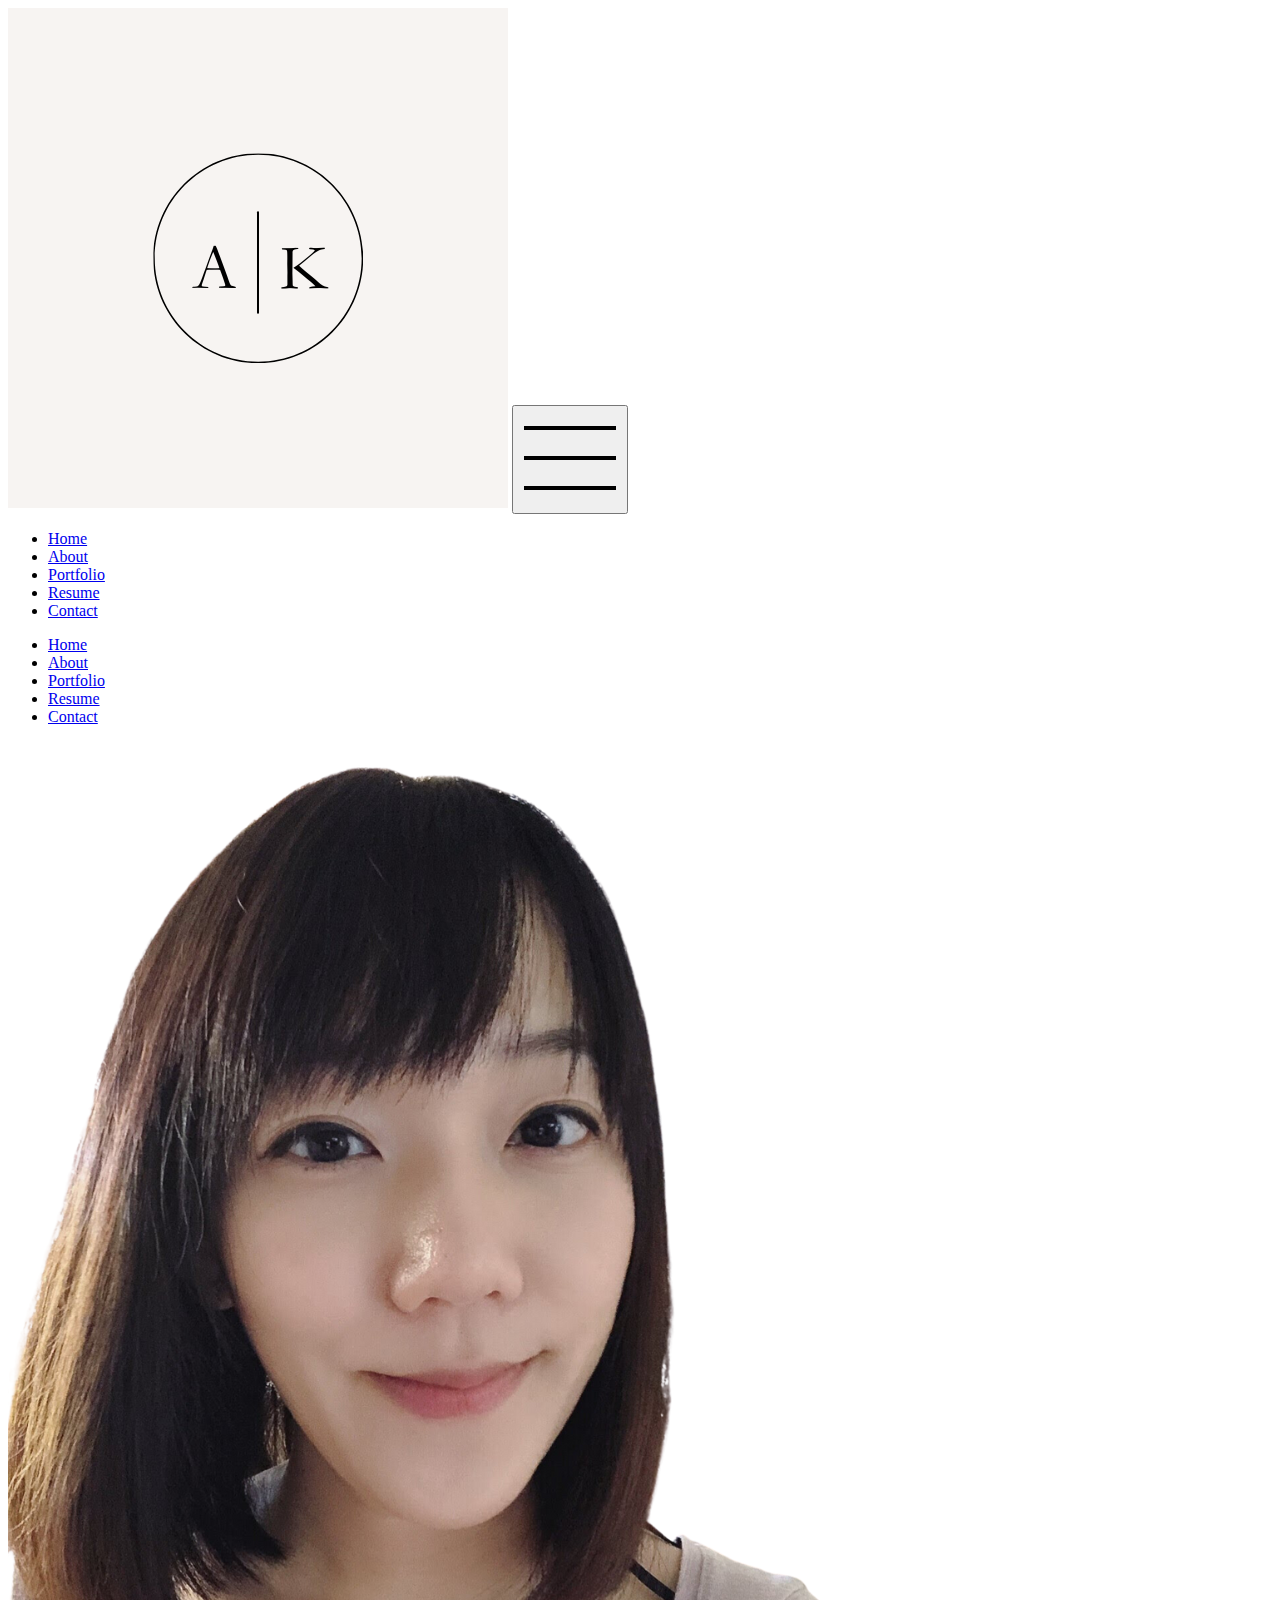
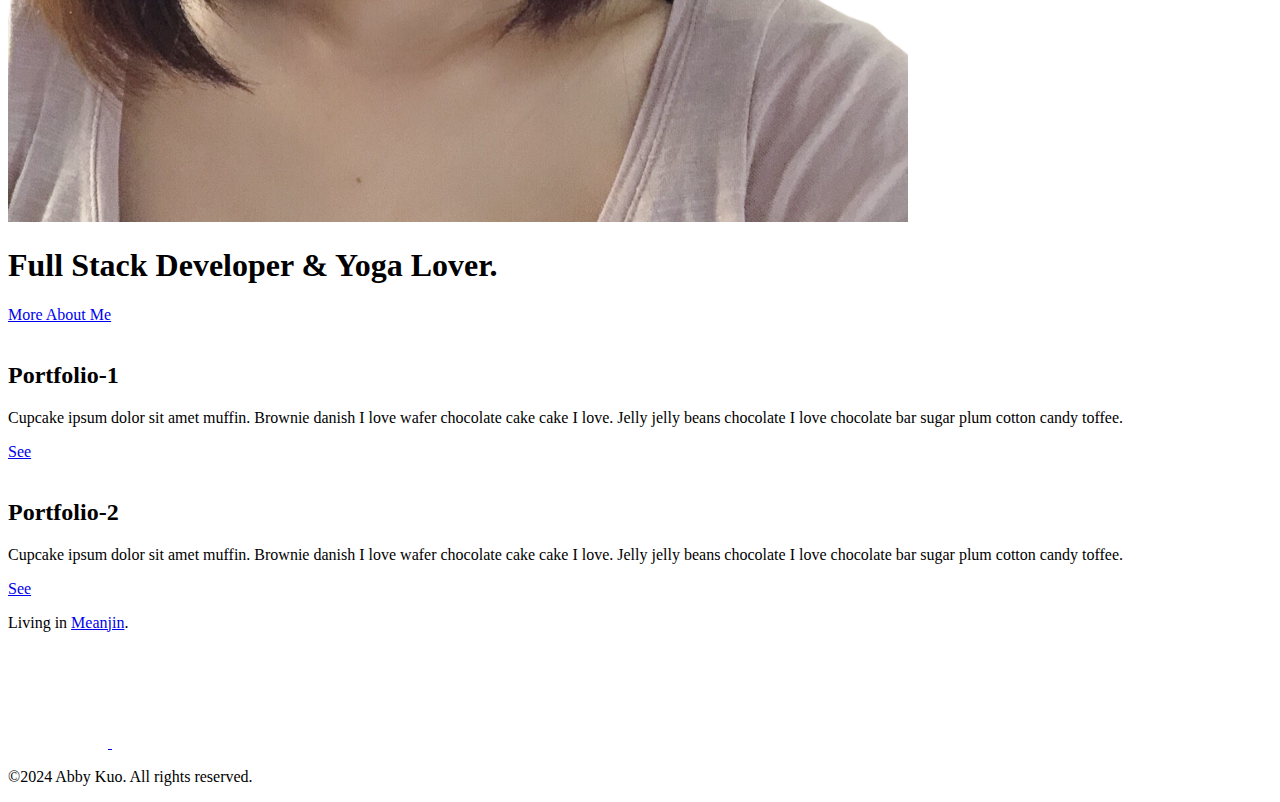
==== index.html @ 44519303 "Drafted index.html for website structure and added img foler to inlude logo, social media icons and " ====
<!DOCTYPE html>
<html lang="en">
    <head>
        <meta charset="UTF-8">
        <meta http-equiv="X-UA-Compatible" content="IE=edge">
        <meta name="viewpoint" content="width=device-width", initial-scale="1.0">
        <title>Abby Kuo | Full Stack Developer</title>
        <link rel="stylesheet" href="style.css">
    </head>
    <body>
        <header>
            <div class="mobile-header">
                <img src="./img/logos/logo_1.png" alt="The Abby Kuo Logo." class="logo">
                <button type="button" class="hamburger-button">
                    <img class="hamburger-icon" src="./img/hamburger.svg" alt="Three horizontal lines, positioned one above the other.">
                </button>
            </div>
    
            <nav class="mobile-nav display-none" aria-label="Primary">
                <ul>
                    <li>
                        <a href="#">Home</a>
                    </li>
                    <li>
                        <a href="#">About</a>
                    </li>
                    <li>
                        <a href="#">Portfolio</a>
                    </li>
                    <li>
                        <a href="#">Resume</a>
                    </li>
                    <li>
                        <a href="#">Contact</a>
                    </li>
                </ul>
            </nav>

            <nav class="desktop-nav" aria-label="Primary">
                <ul>
                    <li>
                        <a href="#">Home</a>
                    </li>
                    <li>
                        <a href="#">About</a>
                    </li>
                    <li>
                        <a href="#">Portfolio</a>
                    </li>
                    <li>
                        <a href="#">Resume</a>
                    </li>
                    <li>
                        <a href="#">Contact</a>
                    </li>
                </ul>
            </nav>
        </header>
        
        <section class="hero">
            <div class="hero-bg hero-bg--1">
                <div class="hero-img">
                    <img src="./img/Abby_Kuo.png" alt="Abby Kuo's profile image." class="profile-img">
                </div>
                <div class="hero-text">
                    <h1>Full Stack Developer & Yoga Lover.</h1>
                    <a href="#" class="btn-primary">More About Me</a>
                </div>
            </div>
            
        </section>

        <section class="portfolio-container">
            <div id="portfolio-1" class="portfolio">
                <img src="#" alt="">
                <h2>Portfolio-1</h2>
                <p>Cupcake ipsum dolor sit amet muffin. Brownie danish I love wafer chocolate cake cake I love. Jelly jelly beans chocolate I love chocolate bar sugar plum cotton candy toffee.</p>
                <a href="#" class="btn-primary">See</a>
            </div>

            <div id="portfolio-2" class="portfolio">
                <img src="#" alt="">
                <h2>Portfolio-2</h2>
                <p>Cupcake ipsum dolor sit amet muffin. Brownie danish I love wafer chocolate cake cake I love. Jelly jelly beans chocolate I love chocolate bar sugar plum cotton candy toffee.</p>
                <a href="#" class="btn-primary">See</a>
            </div>
        </section>

        <footer>
            <div>
                <p>Living in <a href="https://meanjin.com.au/about-meanjin/" title="Brisbane" target="_blank">Meanjin</a>.</p>
                <a href="https://www.linkedin.com/in/abby-kuo/"
                    title="Abby Kuo on Linkedin">
                    <img class="socials-icon" src="./img/linkedin.svg"  alt="The Linkedin logo: a simple blue square with the white letter 'in' in the center.">
                </a>
                <a href="https://github.com/AbbyKuo" title="Check me out">
                    <img class="socials-icon" src="./img/github.svg" style="height: 70px; padding-bottom: 5px;" alt="The GitHub logo: a black circle with the silhouette of a white cat, with on tenable arm.">
                </a>
                <p>©2024 Abby Kuo. All rights reserved.</p>
            </div> 
        </footer>

    </body>

</html>
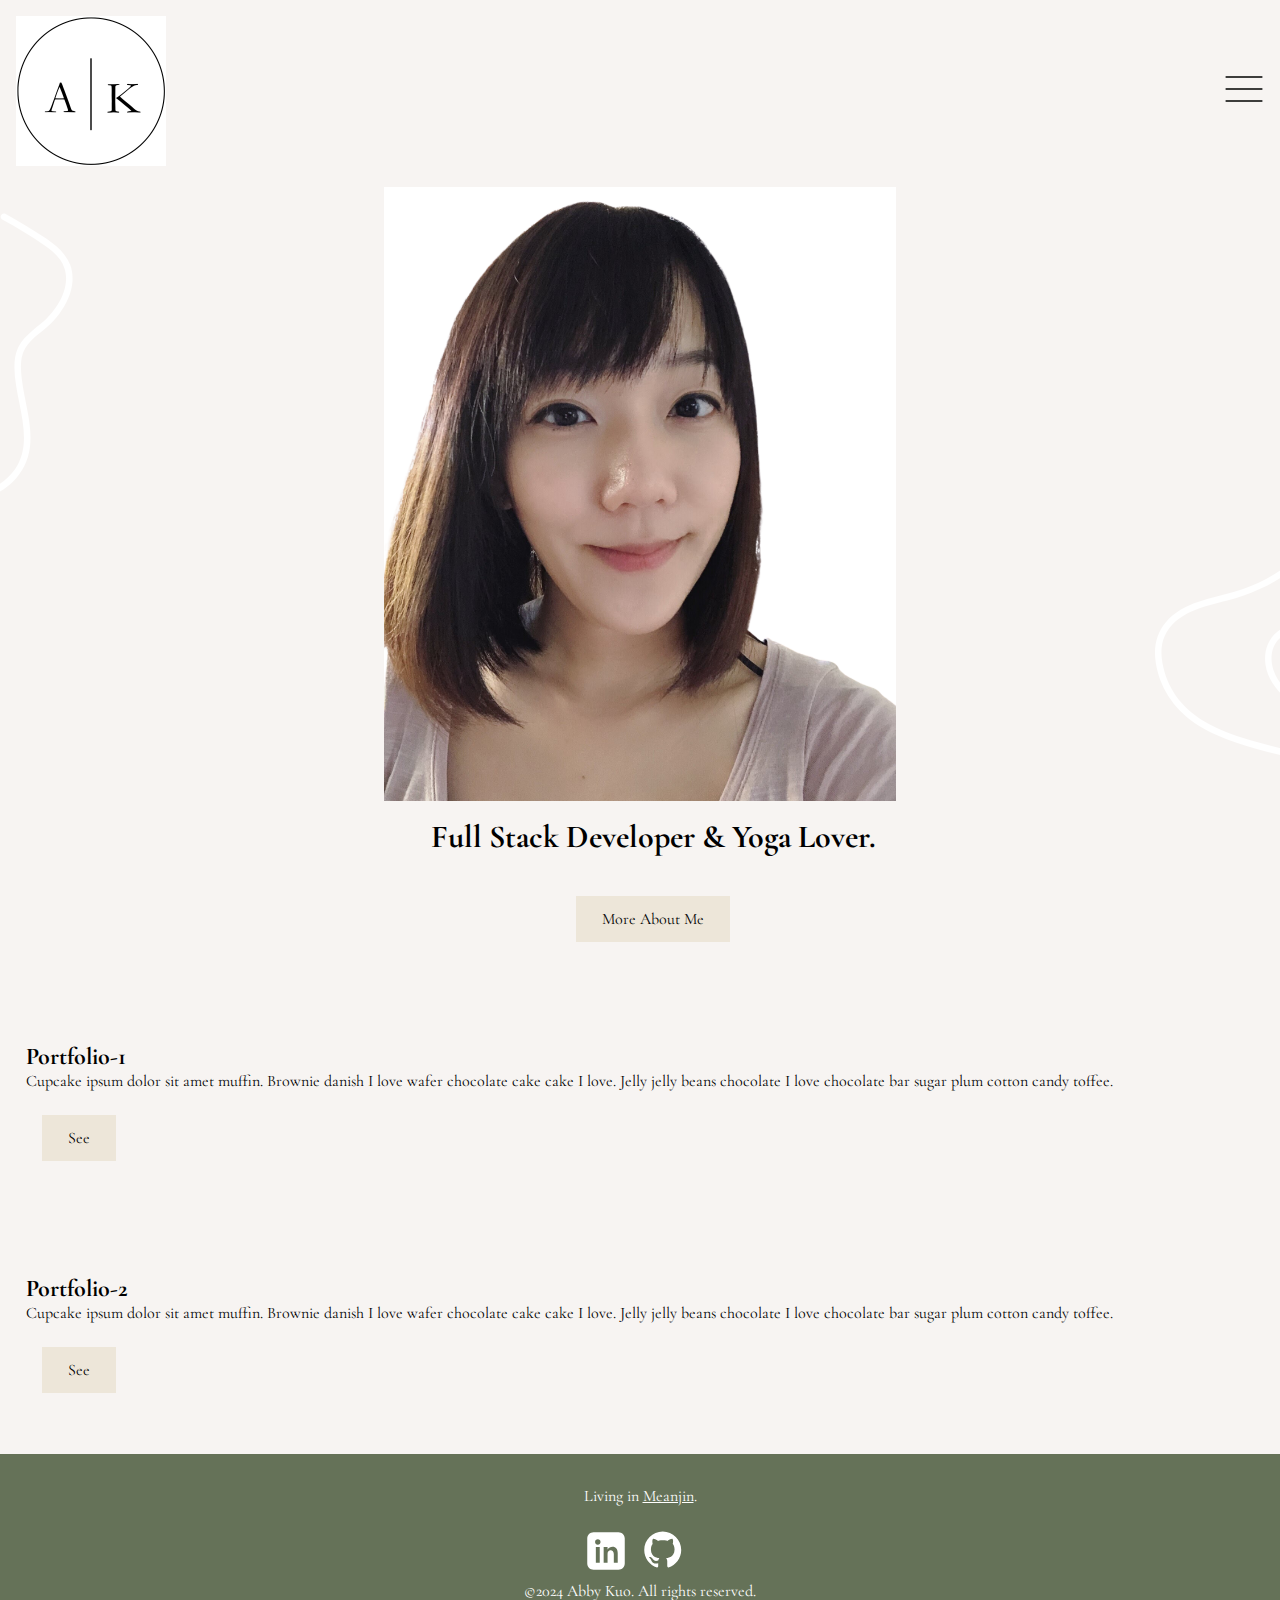
==== commit 6b8756f5: "Added favicon to index.html" ====
--- a/index.html
+++ b/index.html
@@ -5,6 +5,7 @@
         <meta http-equiv="X-UA-Compatible" content="IE=edge">
         <meta name="viewpoint" content="width=device-width", initial-scale="1.0">
         <title>Abby Kuo | Full Stack Developer</title>
+        <link rel="icon" type="image/x-icon" href="img/favicon.ico">
         <link rel="stylesheet" href="style.css">
     </head>
     <body>
--- a/style.css
+++ b/style.css
@@ -0,0 +1,256 @@
+@import url('https://fonts.googleapis.com/css2?family=Cormorant+Garamond:ital,wght@0,300;0,400;0,500;0,600;0,700;1,300;1,400;1,500;1,600;1,700&display=swap');
+
+:root {
+    --white: #ffffff;
+    --green: #657258;
+    --black: #000000;
+    --cream: #ede6d9;
+    --background: #f7f4f2; 
+    --light-green: #9dbc98;
+    --action: rgba(99, 136, 137, )
+}
+
+/* CSS Reset to get rid of the weird browser setting*/
+
+html {
+    box-sizing: border-box;
+    font-size: 16px;
+    font-family: "Cormorant Garamond", serif;
+    color: var(--black);
+    scroll-behavior: smooth;
+  }
+  
+  *,
+  *:before,
+  *:after {
+    box-sizing: inherit;
+  }
+  
+  h1,
+  h2,
+  h3,
+  h4,
+  h5,
+  h6 {
+    font-family: "Cormorant Garamond", serif;
+  }
+  
+  body,
+  h1,
+  h2,
+  h3,
+  h4,
+  h5,
+  h6,
+  p,
+  ol,
+  ul {
+    margin: 0;
+    padding: 0;
+  }
+  
+  ol,
+  ul {
+    list-style: none;
+  }
+  
+  img {
+    max-width: 100%;
+    height: auto;
+  }
+  
+  input,
+  button,
+  textarea,
+  select {
+    font: inherit;
+  }
+
+/* utilities */
+
+.display-none {
+    display: none;
+  }
+
+  /* Components */
+
+body {
+    background-color: var(--background);
+}
+
+footer {
+    background-color: var(--green);
+    color: var(--white);
+}
+
+.btn-primary {
+    padding: 13px 26px;
+    display: inline-block;
+    text-decoration: none;
+    color: var(--black);
+    background-color: var(--cream);
+    margin: 24px 16px;
+}
+
+.btn-primary:hover {
+    color: var(--white);
+    background-color: var(--green);
+}
+
+header .mobile-header {
+    padding: 16px;
+    display: flex;
+    align-items: center;
+    justify-content: space-between;
+} 
+
+header button {
+    all: unset;
+}
+
+.logo {
+    height: 150px;
+}
+
+.mobile-nav a {
+    text-decoration: none;
+    color: var(--black);
+    display: block;
+    padding: 4px 16px;
+}
+
+.desktop-nav {
+    display: none;
+}
+
+.hamburger-icon {
+    height: 40px;
+}
+
+.hero {
+    margin: 5px 0;
+}
+
+.hero-bg {
+    margin-bottom: 24px;
+    
+}
+
+.hero-img {
+    display: flex;
+    justify-content: center;
+}
+
+.hero-text {
+    display: flex;
+    align-items: center;
+    flex-direction: column;
+}
+
+.hero-bg--1 {
+    background-image: url(./img/hero-bg-1.png);
+    width: 100%;
+}
+
+.hero-bg--1 img {
+    width:40%
+}
+
+.hero-bg--2 {
+    background-image: url(./img/hero-bg-1.png);
+    width: 100%;
+}
+
+.hero-text {
+    margin-left: 26px;
+}
+
+.hero h1 {
+    font-size: 2rem;
+    padding: 16px;
+}
+
+.hero p {
+    padding: 16px;
+    margin-bottom: 16px;
+}
+.portfolio {
+    padding: 32px 16px;
+    margin: 5px 10px;
+}
+
+footer {
+    padding:32px 16px;
+    text-align: center;
+    display: flex;
+    justify-content: space-around;
+}
+
+.socials-icon {
+    height: 50px;
+}
+
+footer a:has(img) {
+    text-decoration: none;
+}
+
+footer a:link, a:visited {
+    color: var(--white);
+}
+
+/* contact page styling */
+.form {
+    width: 80%;
+    margin-left: auto;
+    margin-right: auto;
+    margin-bottom: 56px;
+}
+.contact-form {
+    margin: 64px 72px;
+}
+
+.contact-form p {
+    padding-bottom: 32px;
+    font-size: 1.1rem;
+    text-align: center;
+}
+
+.form-floating input,textarea {
+    display: block;
+    padding: 8px;
+    margin-bottom: 16px;
+    width: 100%;
+    border: none;
+    background-color: transparent;
+    border-bottom: 1px solid;
+}
+
+.form-floating input[type="submit"] {
+    border: 0;
+    margin-top: 8px;
+    cursor: pointer;
+    background-color: var(--cream);
+    width: 15%;
+}
+
+.form-floating input[type="submit"]:hover {
+    background-color: var(--green);
+    color: var(--white);
+}
+
+
+
+
+
+
+
+
+
+
+
+
+
+
+
+
+
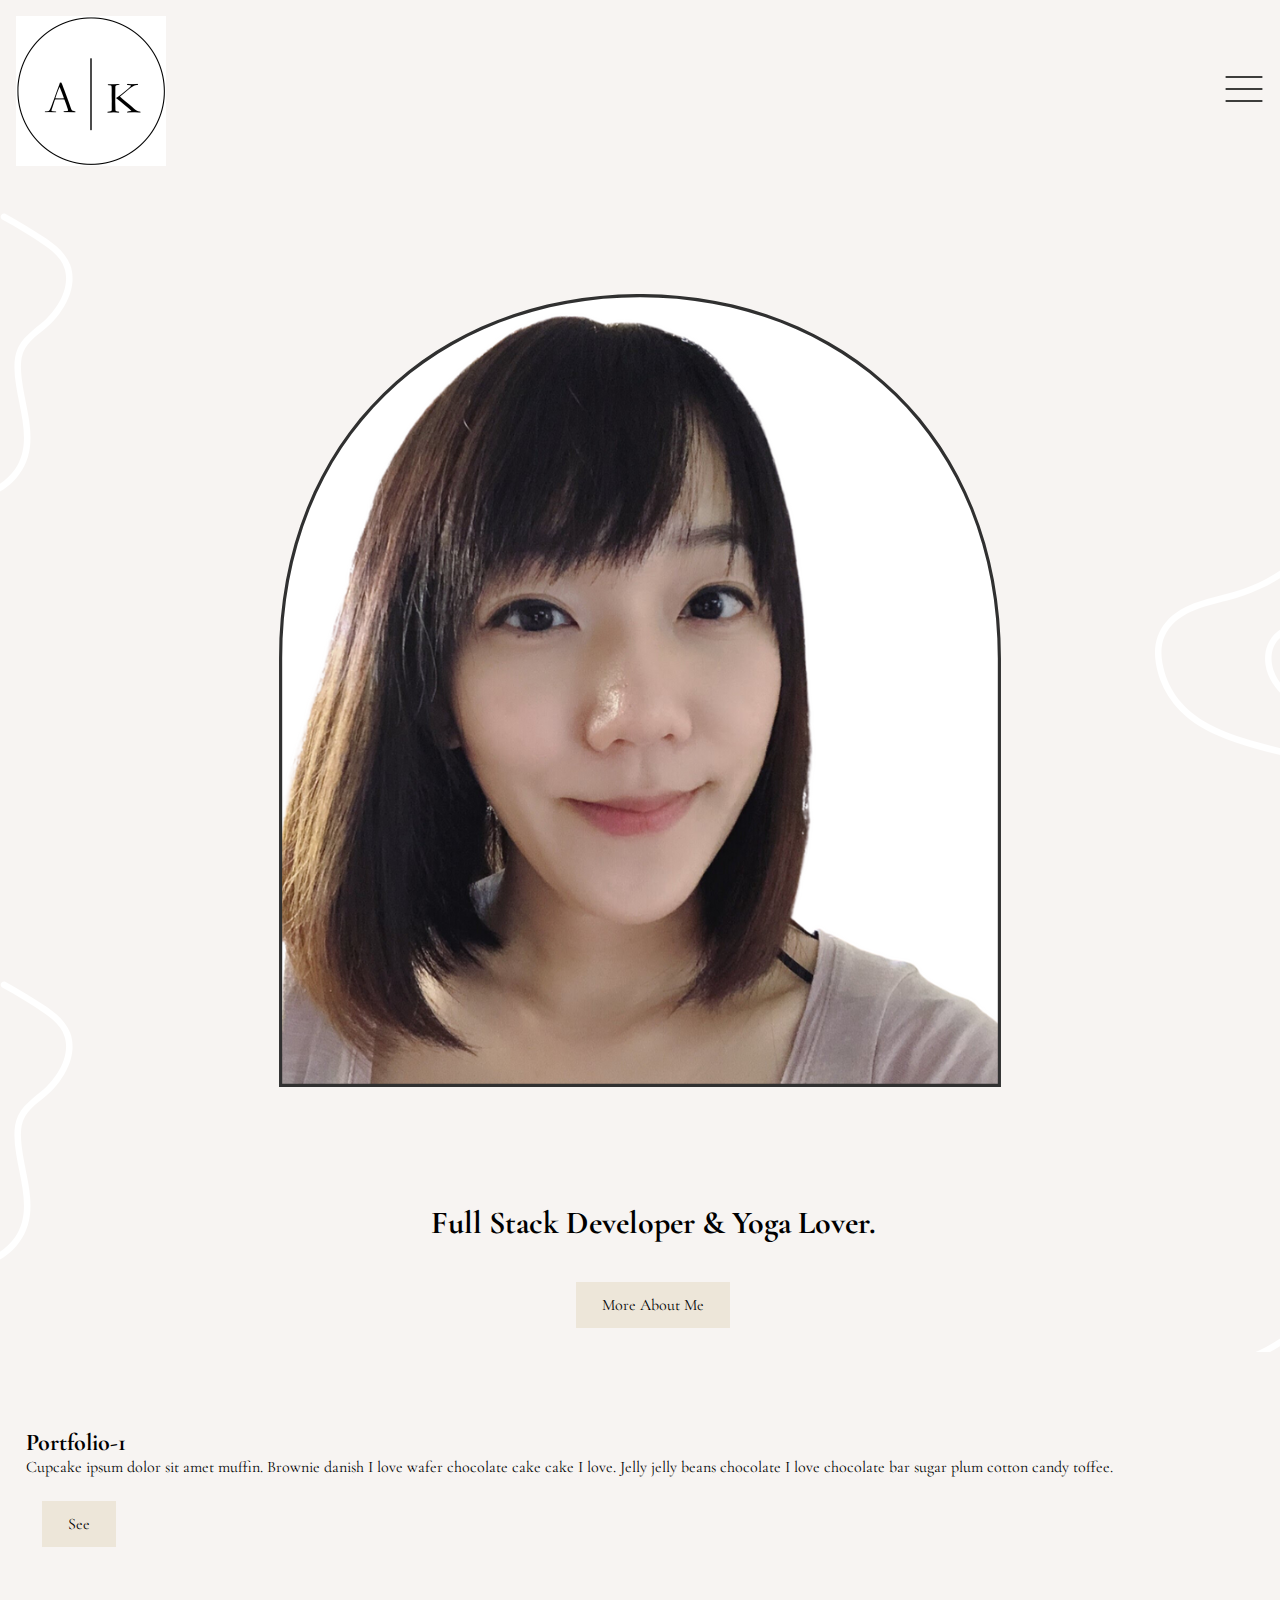
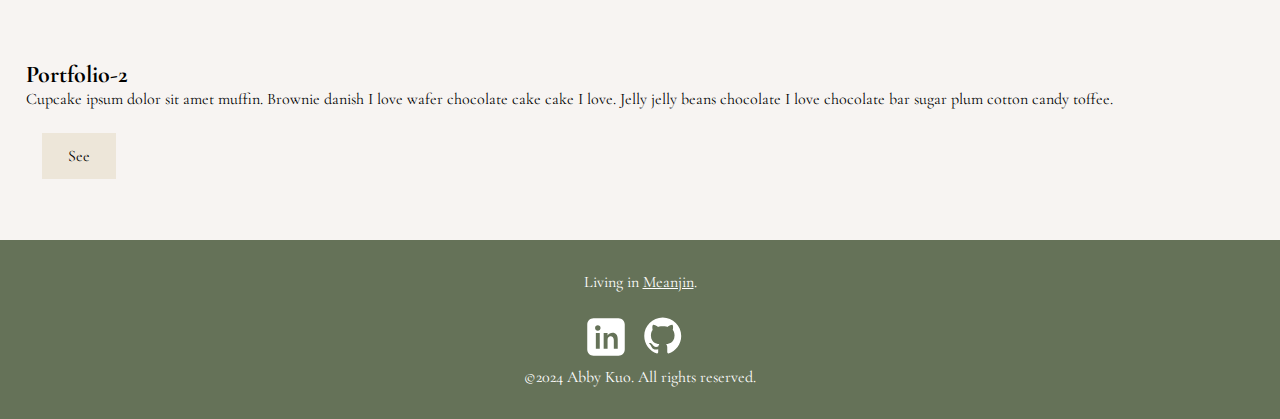
==== commit 529d09ce: "Edited class names, images, image links and alt, and added portfolio and profile image." ====
--- a/index.html
+++ b/index.html
@@ -11,7 +11,7 @@
     <body>
         <header>
             <div class="mobile-header">
-                <img src="./img/logos/logo_1.png" alt="The Abby Kuo Logo." class="logo">
+                <img src="./img/logos/logo_1.png" alt="Abby Kuo's logo.A round circle with black outline. In side the circle has a black A and K with a black vertical line positioned in the middle." class="logo">
                 <button type="button" class="hamburger-button">
                     <img class="hamburger-icon" src="./img/hamburger.svg" alt="Three horizontal lines, positioned one above the other.">
                 </button>
@@ -59,9 +59,9 @@
         </header>
         
         <section class="hero">
-            <div class="hero-bg hero-bg--1">
+            <div class="hero-bg hero-bg--2">
                 <div class="hero-img">
-                    <img src="./img/Abby_Kuo.png" alt="Abby Kuo's profile image." class="profile-img">
+                    <img src="./img/profile.png" alt="A half arch image of Abby Kuo's profile image." class="profile-img">
                 </div>
                 <div class="hero-text">
                     <h1>Full Stack Developer & Yoga Lover.</h1>
@@ -71,15 +71,15 @@
             
         </section>
 
-        <section class="portfolio-container">
-            <div id="portfolio-1" class="portfolio">
+        <section class="content-container">
+            <div class="portfolio portfolio--1">
                 <img src="#" alt="">
                 <h2>Portfolio-1</h2>
                 <p>Cupcake ipsum dolor sit amet muffin. Brownie danish I love wafer chocolate cake cake I love. Jelly jelly beans chocolate I love chocolate bar sugar plum cotton candy toffee.</p>
                 <a href="#" class="btn-primary">See</a>
             </div>
 
-            <div id="portfolio-2" class="portfolio">
+            <div class="portfolio portfolio--2">
                 <img src="#" alt="">
                 <h2>Portfolio-2</h2>
                 <p>Cupcake ipsum dolor sit amet muffin. Brownie danish I love wafer chocolate cake cake I love. Jelly jelly beans chocolate I love chocolate bar sugar plum cotton candy toffee.</p>
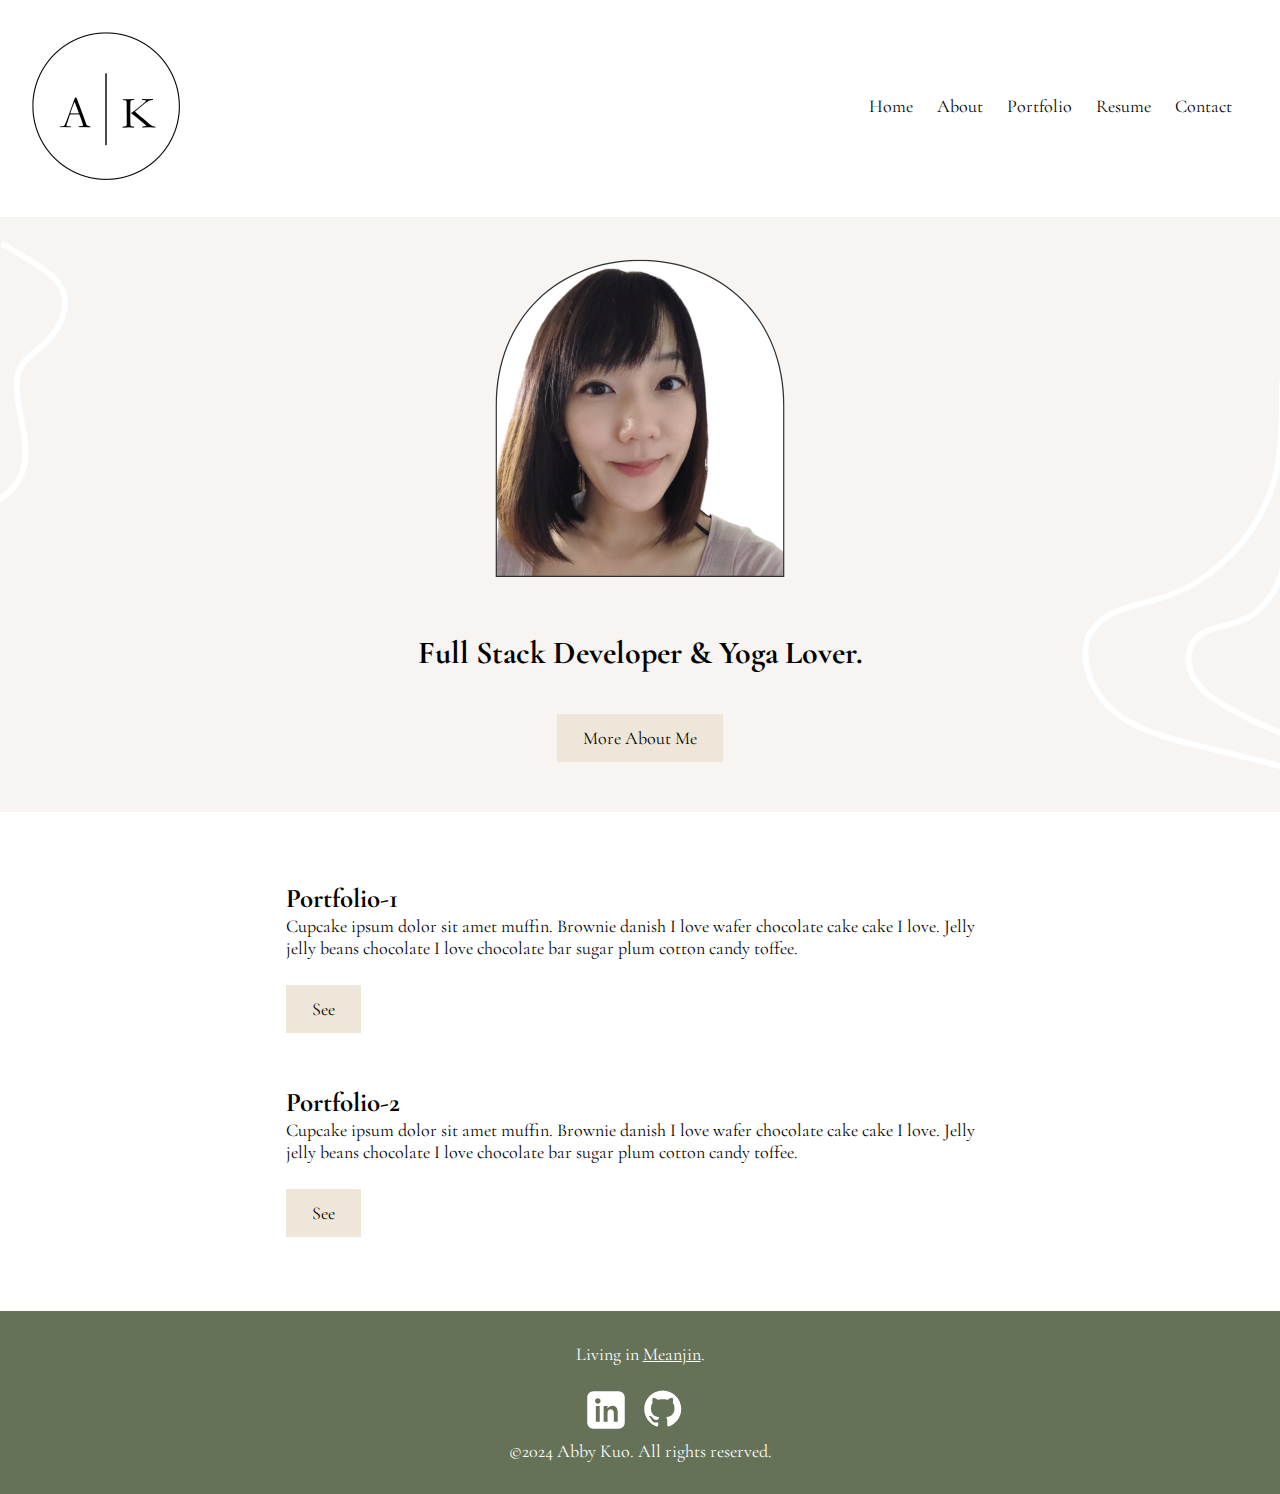
==== commit c423f6ff: "Removed hero-bg--1 class and hero-bg--2 class. Set  background image size to cover." ====
--- a/index.html
+++ b/index.html
@@ -59,7 +59,7 @@
         </header>
         
         <section class="hero">
-            <div class="hero-bg hero-bg--2">
+            <div class="hero-bg">
                 <div class="hero-img">
                     <img src="./img/profile.png" alt="A half arch image of Abby Kuo's profile image." class="profile-img">
                 </div>
--- a/style.css
+++ b/style.css
@@ -6,7 +6,6 @@
     --black: #000000;
     --cream: #ede6d9;
     --background: #f7f4f2; 
-    --light-green: #9dbc98;
     --action: rgba(99, 136, 137, )
 }
 
@@ -75,7 +74,7 @@
   /* Components */
 
 body {
-    background-color: var(--background);
+    background-color: var(--white);
 }
 
 footer {
@@ -89,12 +88,12 @@
     text-decoration: none;
     color: var(--black);
     background-color: var(--cream);
-    margin: 24px 16px;
+    margin: 26px 0;
 }
 
 .btn-primary:hover {
     color: var(--white);
-    background-color: var(--green);
+    background-color: var(--green);   
 }
 
 header .mobile-header {
@@ -109,7 +108,8 @@
 }
 
 .logo {
-    height: 150px;
+    height: 70px;
+    margin: 15px;
 }
 
 .mobile-nav a {
@@ -125,10 +125,15 @@
 
 .hamburger-icon {
     height: 40px;
+    margin-right: 26px;
 }
 
 .hero {
-    margin: 5px 0;
+    margin-top: 5px;
+    margin-bottom: 48px;
+    background-color: var(--background);
+    width: 100%;
+    height: auto;
 }
 
 .hero-bg {
@@ -147,22 +152,19 @@
     flex-direction: column;
 }
 
-.hero-bg--1 {
+.hero-bg {
     background-image: url(./img/hero-bg-1.png);
     width: 100%;
+    background-size: cover;
 }
 
 .hero-bg--1 img {
     width:40%
 }
 
-.hero-bg--2 {
-    background-image: url(./img/hero-bg-1.png);
-    width: 100%;
-}
-
 .hero-text {
     margin-left: 26px;
+    margin-right: 26px;
 }
 
 .hero h1 {
@@ -174,9 +176,15 @@
     padding: 16px;
     margin-bottom: 16px;
 }
+
+.content-container {
+    margin-left: 26px;
+    margin-right: 26px;
+    margin-bottom: 48px;
+}
+
 .portfolio {
-    padding: 32px 16px;
-    margin: 5px 10px;
+    margin: 5px 16px;
 }
 
 footer {
@@ -194,11 +202,16 @@
     text-decoration: none;
 }
 
-footer a:link, a:visited {
+footer a:link {
     color: var(--white);
 }
 
+footer a:visited {
+    color: var(--cream);
+}
+
 /* contact page styling */
+
 .form {
     width: 80%;
     margin-left: auto;
@@ -218,12 +231,20 @@
 .form-floating input,textarea {
     display: block;
     padding: 8px;
-    margin-bottom: 16px;
+    margin-bottom: 26px;
     width: 100%;
     border: none;
     background-color: transparent;
     border-bottom: 1px solid;
 }
+
+.form-floating input:focus, 
+.form-floating textarea:focus {
+    outline: none !important;
+    border-color: var(--cream);
+    box-shadow: 0 0 10px var(--cream);
+}
+
 
 .form-floating input[type="submit"] {
     border: 0;
@@ -231,6 +252,7 @@
     cursor: pointer;
     background-color: var(--cream);
     width: 15%;
+    min-width: fit-content;
 }
 
 .form-floating input[type="submit"]:hover {
@@ -238,19 +260,158 @@
     color: var(--white);
 }
 
-
-
-
-
-
-
-
-
-
-
-
-
-
-
-
-
+/* about page styling */
+
+.ac {
+    background-color: var(--background);
+    margin-bottom: 48px;
+    padding: 70px 0;
+}
+
+.ac--1, .ac--2 {
+    margin-left: 26px;
+    margin-right: 26px;
+}
+
+.ac--1 h2 {
+    margin-bottom: 16px;
+}
+
+.ac--2 span {
+    border-style: solid;
+    border-color: var(--green);
+    border-radius: 5px;
+    margin-bottom: 16px;
+    padding: 5px;
+    text-transform: uppercase;
+}
+
+.ac--2 h3 {
+    margin-top: 32px;
+}
+
+/* portfolio page styling */
+
+.index-head, .index-title, .index-item {
+    margin: 5px 16px;
+}
+
+.index-container {
+    background-color: var(--background);
+    padding: 26px 26px 48px;
+}
+
+@media (min-width: 768px) {
+    header {
+        display: flex;
+        justify-content: space-between;
+        align-items: center;
+    }
+
+    header nav ul {
+        display: flex;
+        gap: 24px;
+        margin-right: 16px;
+    }
+
+    header .mobile-header .hamburger-icon {
+        display: none;
+    }
+
+    .logo {
+        height: 150px;
+    }
+
+    .desktop-nav a {
+        text-decoration: none;
+        font-size: large;
+        color: var(--black);
+        /* Underline styles */
+        display: block;
+        position: relative;
+     }
+
+     .desktop-nav a::after {
+        content: '';
+        position: absolute;
+        bottom: 0;
+        left: 0;
+        width: 100%;
+        height: 1px;
+        background-color: var(--black);
+        transition: opacity 300ms, transform 300ms;
+        opacity: 1;
+        transform: scale(0);
+        transform-origin: center;
+    }
+    
+    .desktop-nav a:hover::after,
+    .desktop-nav a:focus::after {
+      transform: scale(1);
+    }
+
+     .desktop-nav {
+        display: inline-block;
+        margin-right: 32px;
+     }
+
+     .hero {
+        display: flex;
+    }
+
+    .hero-text {
+        font-size: large;
+    }
+    
+    .content-container {
+        font-size: large;
+        margin: 48px 270px;
+    }
+
+    .ac {
+        font-size: large;
+    }
+
+    .ac--1, .ac--2 {
+        margin: 48px 270px;;
+    }
+
+    .contact-form {
+        font-size: large;
+        margin: 48px 270px;
+    }
+
+    .contact-form form {
+        width: 70%;
+        margin-left: auto;
+        margin-right: auto;
+    }
+
+    .index-container {
+        font-size: large;
+        padding: 48px 270px;
+    }
+
+    footer {
+        font-size: large;
+    }
+}
+
+
+
+
+
+
+
+
+
+
+
+
+
+
+
+
+
+
+
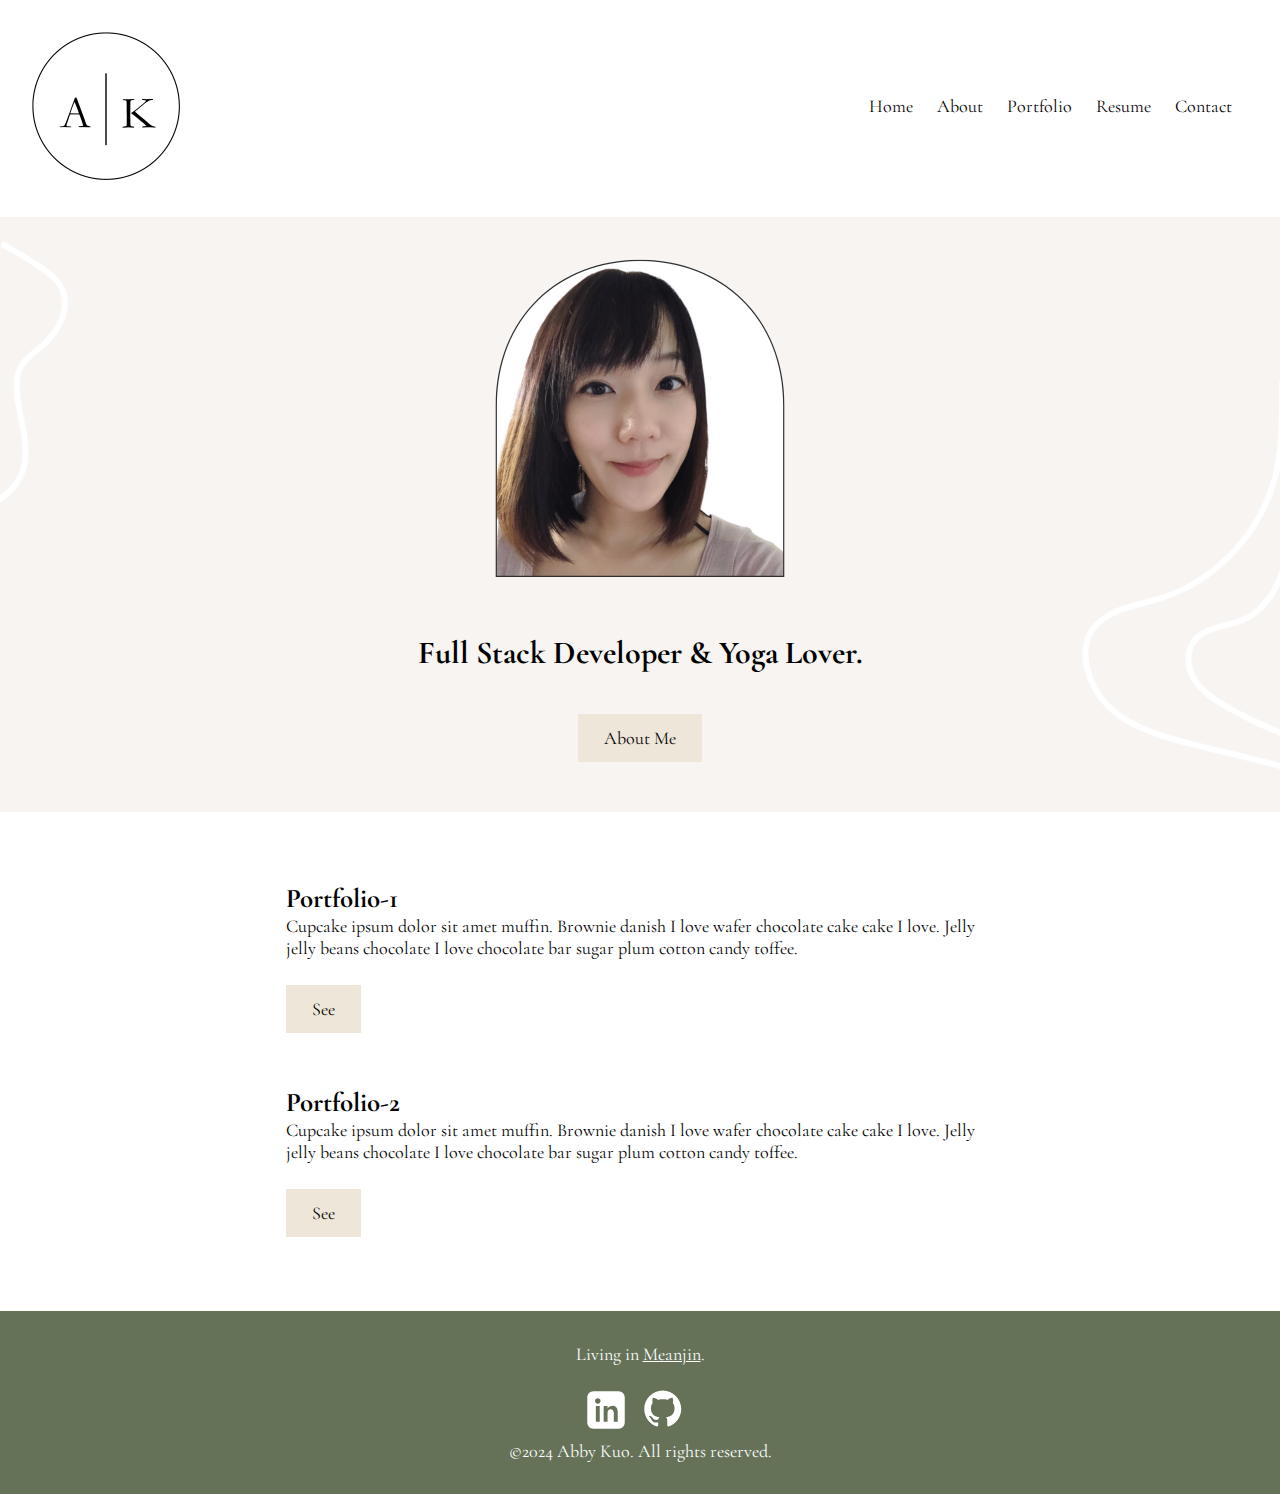
==== commit f1200ed2: "Added How I Got Here section to about.html and added styling to style.css. Changed More about me to " ====
--- a/index.html
+++ b/index.html
@@ -65,7 +65,7 @@
                 </div>
                 <div class="hero-text">
                     <h1>Full Stack Developer & Yoga Lover.</h1>
-                    <a href="#" class="btn-primary">More About Me</a>
+                    <a href="#" class="btn-primary">About Me</a>
                 </div>
             </div>
             
--- a/style.css
+++ b/style.css
@@ -173,7 +173,7 @@
 }
 
 .hero p {
-    padding: 16px;
+    padding: 16px 30px 0;
     margin-bottom: 16px;
 }
 
@@ -268,12 +268,13 @@
     padding: 70px 0;
 }
 
-.ac--1, .ac--2 {
+.ac--1, .ac--2, .ac--3 {
     margin-left: 26px;
     margin-right: 26px;
-}
-
-.ac--1 h2 {
+    padding: 0 30px;
+}
+
+.ac--1 h2, .ac--3 h2 {
     margin-bottom: 16px;
 }
 
@@ -289,6 +290,11 @@
 .ac--2 h3 {
     margin-top: 32px;
 }
+
+.ac--3 p {
+    margin-bottom: 16px;
+}
+
 
 /* portfolio page styling */
 
@@ -372,8 +378,9 @@
         font-size: large;
     }
 
-    .ac--1, .ac--2 {
-        margin: 48px 270px;;
+    .ac--1, .ac--2, .ac--3 {
+        margin: 48px 270px;
+        padding: 0;
     }
 
     .contact-form {
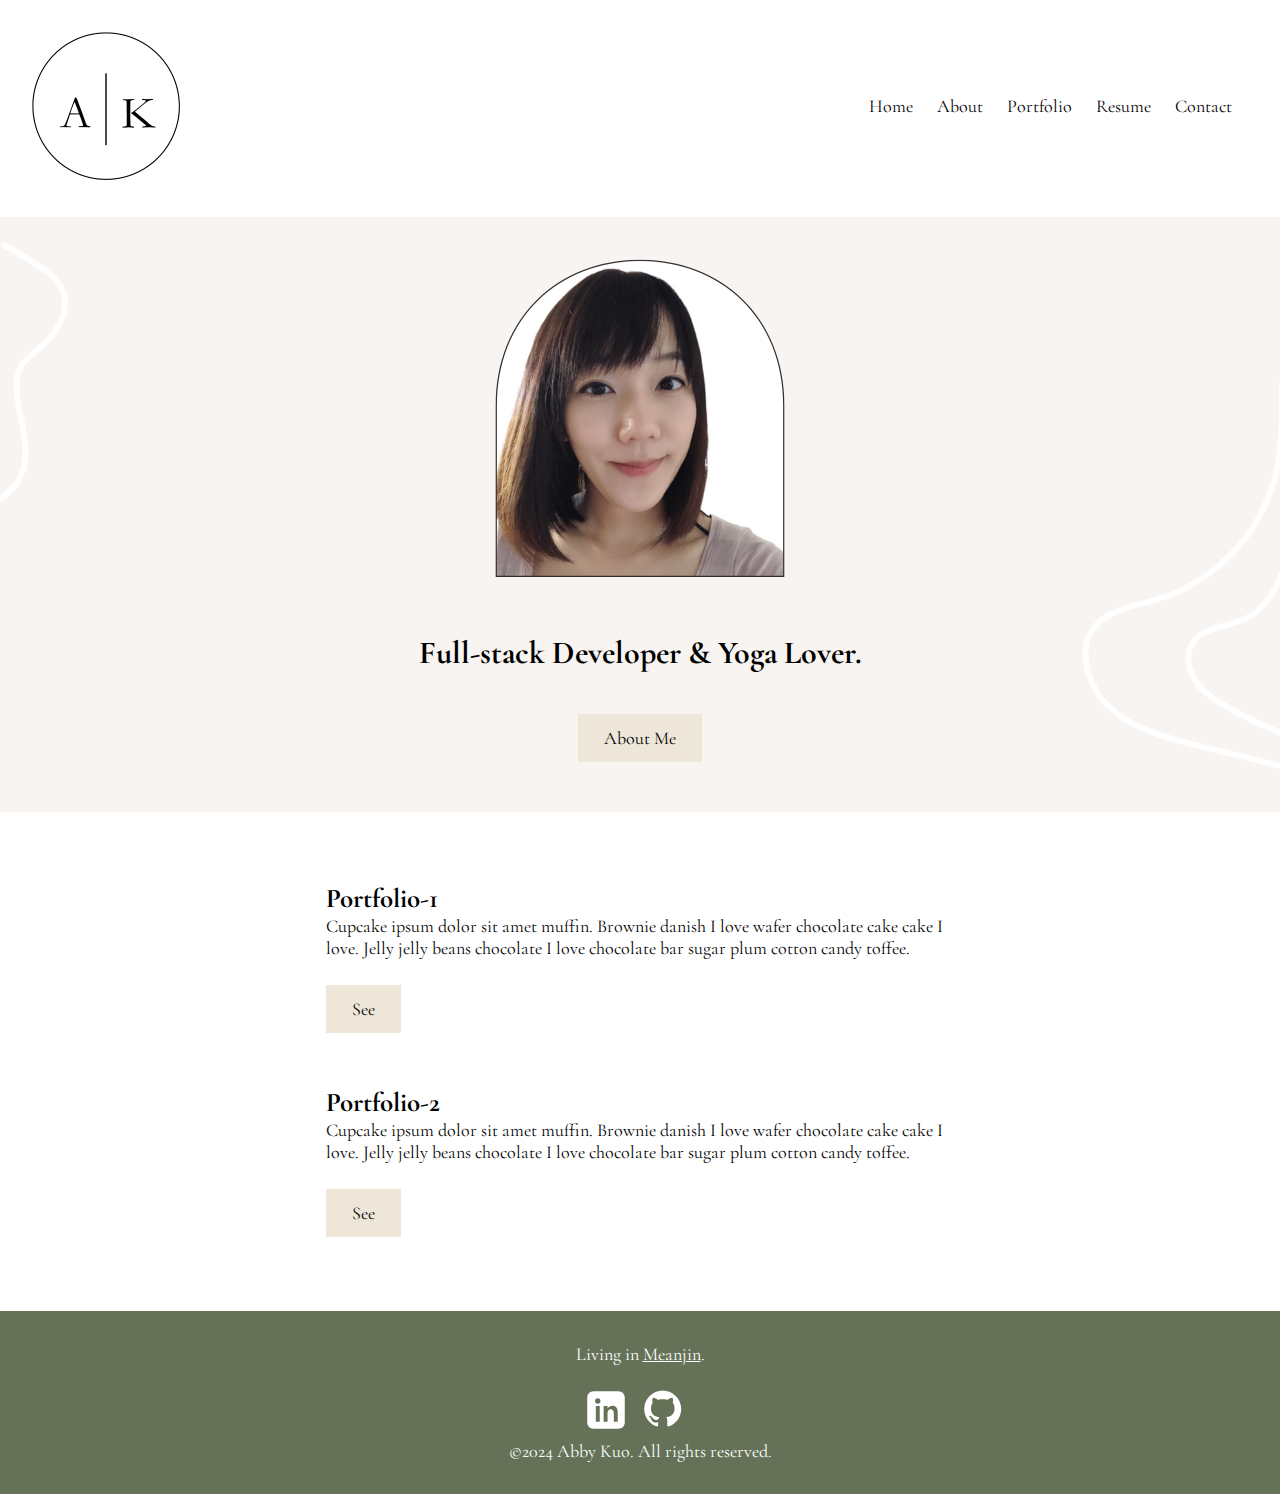
==== commit 36a6dae5: "Changed the paragraph in hero and how I got here section. And centered the here h2." ====
--- a/index.html
+++ b/index.html
@@ -64,7 +64,7 @@
                     <img src="./img/profile.png" alt="A half arch image of Abby Kuo's profile image." class="profile-img">
                 </div>
                 <div class="hero-text">
-                    <h1>Full Stack Developer & Yoga Lover.</h1>
+                    <h1>Full-stack Developer & Yoga Lover.</h1>
                     <a href="#" class="btn-primary">About Me</a>
                 </div>
             </div>
--- a/style.css
+++ b/style.css
@@ -150,6 +150,8 @@
     display: flex;
     align-items: center;
     flex-direction: column;
+    margin-left: 26px;
+    margin-right: 26px;
 }
 
 .hero-bg {
@@ -162,14 +164,11 @@
     width:40%
 }
 
-.hero-text {
-    margin-left: 26px;
-    margin-right: 26px;
-}
 
 .hero h1 {
     font-size: 2rem;
     padding: 16px;
+    text-align: center;
 }
 
 .hero p {
@@ -177,14 +176,16 @@
     margin-bottom: 16px;
 }
 
-.content-container {
+.content-container, .portfolio-container {
     margin-left: 26px;
     margin-right: 26px;
     margin-bottom: 48px;
 }
 
+
 .portfolio {
-    margin: 5px 16px;
+    margin: 5px 26px;
+    padding: 0 30px;
 }
 
 footer {
@@ -298,14 +299,27 @@
 
 /* portfolio page styling */
 
+.portfolio-mp {
+    margin-bottom: 26px;
+}
+
+.portfolio-mp img, .portfolio-mp p {
+    margin-bottom: 20px;
+}
+.portfolio-mp h2 {
+    margin-bottom: 5px;
+}
+
 .index-head, .index-title, .index-item {
-    margin: 5px 16px;
+    margin: 5px 26px;
+    padding: 0 30px;
 }
 
 .index-container {
     background-color: var(--background);
     padding: 26px 26px 48px;
 }
+
 
 @media (min-width: 768px) {
     header {
@@ -368,6 +382,10 @@
     .hero-text {
         font-size: large;
     }
+
+    .hero-text p {
+        padding: 0 70px;
+    }
     
     .content-container {
         font-size: large;
@@ -394,9 +412,16 @@
         margin-right: auto;
     }
 
+    .portfolio-container {
+        display: flex;
+        justify-content: space-between;
+        margin: 48px 70px;
+    }
+
     .index-container {
         font-size: large;
-        padding: 48px 270px;
+        padding: 48px 70px;
+        
     }
 
     footer {
